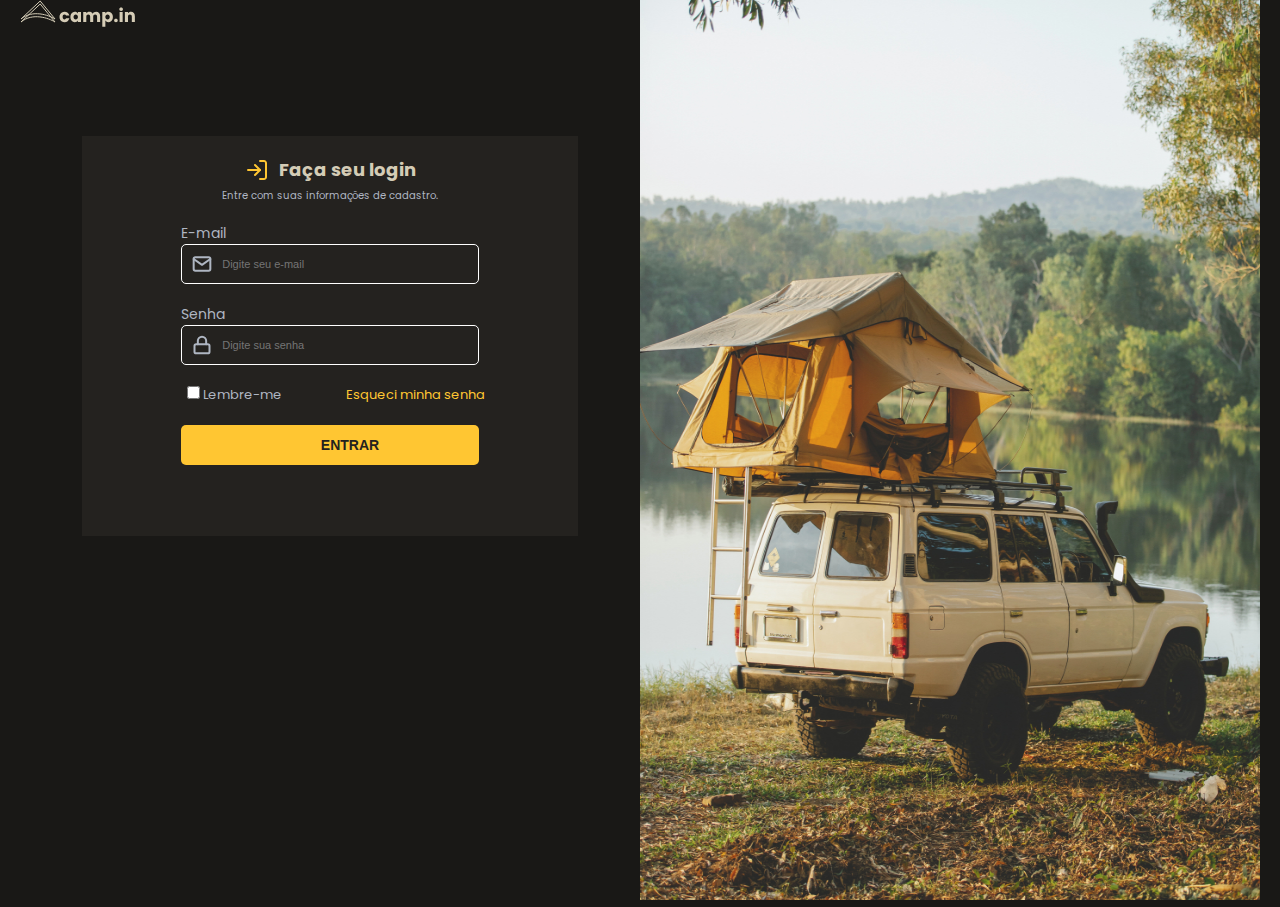
==== Login Fom CSS/index.html @ 3ad41a5b "primeiro commit" ====
<!DOCTYPE html>
<html lang="pt">
<head>
    <meta charset="UTF-8">
    <meta http-equiv="X-UA-Compatible" content="IE=edge">
    <meta name="viewport" content="width=device-width, initial-scale=1.0">
    <link rel="stylesheet" href="./css/style.css">
    <title>Login</title>
</head>
<body>
    <div class="container">
        <main class="main-content">
            <div class="logo">
                <img src="./images/logo.svg" alt="logo">
            </div>

            <div class="form-login">
                <header class="header">
                    <div class="head">
                        <img src="./images/log-in.svg" alt="">
                        <h1>Faça seu login</h1>
                    </div>
                    <p>
                        Entre com suas informações de cadastro.
                    </p>
                </header>

                <div class="form">
                    <form >

                        <div class="input-group">
                            <label for="email">E-mail</label>
                            <input type="email" name="email" id="email" placeholder="Digite seu e-mail">
                        </div>

                        <div class="input-group">
                            <label for="password">Senha</label>
                            <input type="password" name="password" id="password" placeholder="Digite sua senha">
                        </div>

                        <div  class=" ">
                            <div class="checkbox">
                                <div>
                                    <input type="checkbox" name="remember" id="remember">
                                    <label for="remember">Lembre-me</label>
                                </div>
                                <a href="">
                                    Esqueci minha senha
                                </a>
                            </div> 
                        </div>

                        <div class="input-group">
                            <button type="submit" class="btn">ENTRAR</button>
                        </div>
                    </form>
                </div>
            </div>
        </main>

        <aside>
            <img src="./images/side-image-2x.jpg" alt="">
        </aside>
    </div>
</body>
</html>
---- Login Fom CSS/css/style.css ----
@import url('https://fonts.googleapis.com/css2?family=Poppins:wght@400;500;600&family=Roboto:wght@400;500&display=swap');

:root {
    --text-base: #afb6c2;
    --text-title: #d4ccb6;
    --background: #191816;
    --form-background: #24221f;
    --primary-color: #ffc632;
  }

  *{
    margin: 0;
    padding: 0;
    box-sizing: border-box;
  }

  img {
    max-width: 100%;
    
  }

  aside img {
    height:100vh;
    width: 100%;
  }


  body {
    font-family: 'Poppins', sans-serif;
    line-height: 1.5; 
    color: var(--text-base);
  }

  .container {
    max-width: 1900px;
    margin-inline: auto;
    padding: 0 20px;
    background: var(--background);
    display: grid;
    grid-template-columns: repeat(2, 1fr);
  }

  .main-content {
    display: flex;
    flex-direction: column;
  }

  .form-login {
    background: var(--form-background);
    margin-inline: auto;
    padding-top: 20px;
    width:80%;
    height:400px;
    margin-top:100px;
    font-size:14px;
   
  }

  .form-login  .header .head {
    display: flex; 
    align-items: center;
    margin-bottom: 5px;
    justify-content: center;
    width:60%;
  }

  .form-login  .header .head h1 {
    font-size: 18px;
    margin-left: 10px;
    color: var(--text-title);
  }

  .form-login  .header  p {
    font-size: 10px;
  }

  .form-login  .header {
    margin-bottom: 20px;  
  }

  .form-login  .header, .input-group  {
    display:flex;
    flex-direction: column;
    align-items: center;
    
  }

  .input-group input, .btn {
    width:60%;
    height:40px;
    margin-bottom:20px;
    padding-left:40px;
    border: 0.5px solid #fff;
    color: var(--text-title);
    border-radius: 5px;
    font-size: 11px;
    background: var(--form-background);	
  }

  .input-group label {
    width:60%;
  }

  input#email {
    background: url(../images/mail.svg) no-repeat left 10px center;  
  }

  input#email:focus {
    background: url(../images/mail-focus.svg) no-repeat left 10px center;
  }

  input#password {
    background: url(../images/lock.svg) no-repeat left 10px center;
  }

  input#password:focus {
    background: url(../images/lock-focus.svg) no-repeat left 10px center;
  }

  
  input#remember:checked {
    background: url(../images/check.svg);
  }

  .checkbox {
    display:flex;
    justify-content: space-between;
    align-items: center;
    font-size: 13px;
    width: 60%;
    margin-bottom: 20px;
    position: relative;
    left: 105px;
  }

  .checkbox a {
    text-decoration: none;
    color: var(--primary-color);
  }

  .btn {
    background: var(--primary-color);
    color: var(--form-background);
    border: none;
    font-size: 14px;
    font-weight: bold;
    cursor: pointer;  
  }
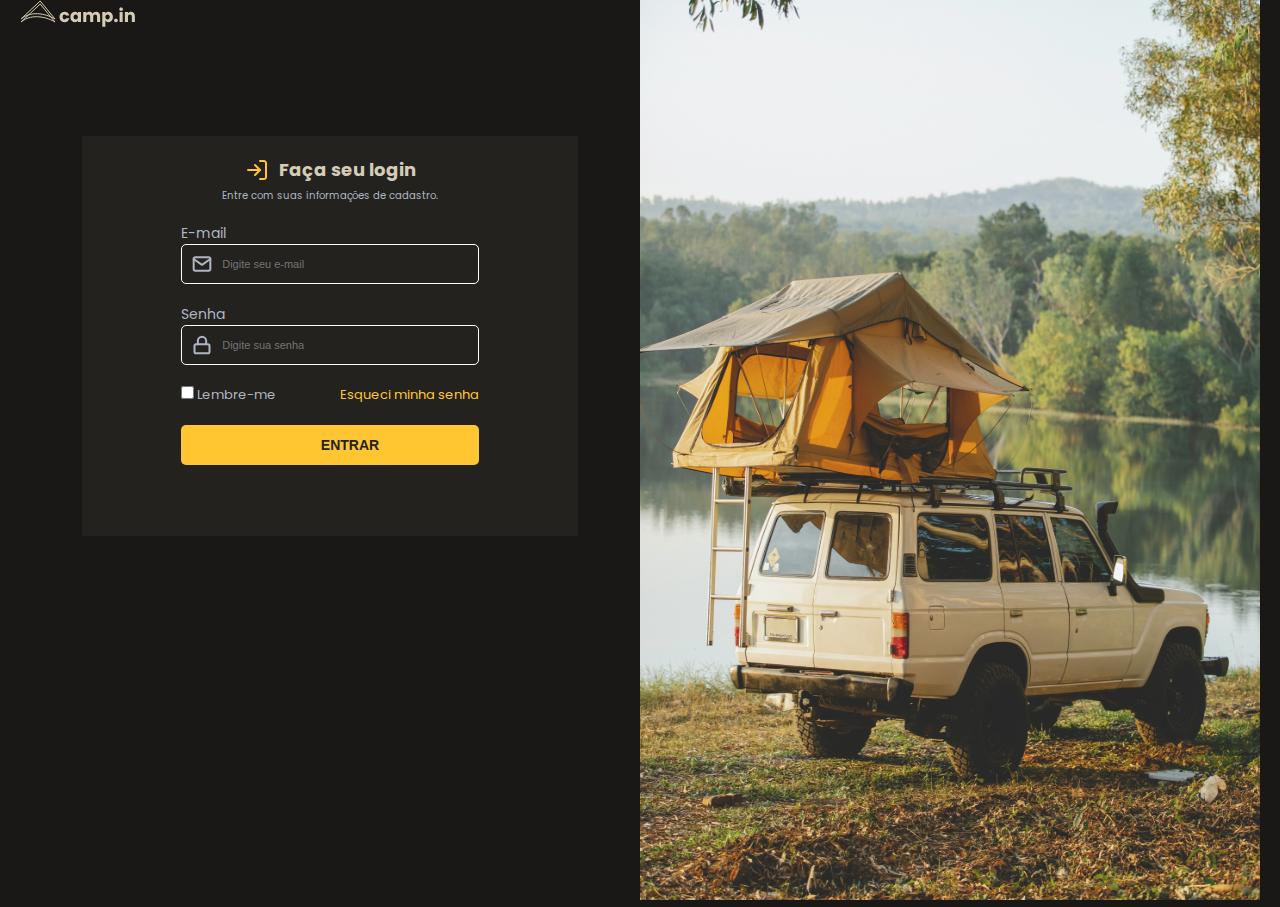
==== commit 5d4433bd: "adicionando responsividade" ====
--- a/Login Fom CSS/index.html
+++ b/Login Fom CSS/index.html
@@ -4,6 +4,7 @@
     <meta charset="UTF-8">
     <meta http-equiv="X-UA-Compatible" content="IE=edge">
     <meta name="viewport" content="width=device-width, initial-scale=1.0">
+    <link rel="icon" type="image/x-icon" href="./images/favicon.ico">
     <link rel="stylesheet" href="./css/style.css">
     <title>Login</title>
 </head>
@@ -38,9 +39,9 @@
                             <input type="password" name="password" id="password" placeholder="Digite sua senha">
                         </div>
 
-                        <div  class=" ">
+                        <div  class=" flex">
                             <div class="checkbox">
-                                <div>
+                                <div class="group">
                                     <input type="checkbox" name="remember" id="remember">
                                     <label for="remember">Lembre-me</label>
                                 </div>
--- a/Login Fom CSS/css/style.css
+++ b/Login Fom CSS/css/style.css
@@ -29,6 +29,7 @@
     font-family: 'Poppins', sans-serif;
     line-height: 1.5; 
     color: var(--text-base);
+    background: var(--background);
   }
 
   .container {
@@ -129,10 +130,13 @@
     font-size: 13px;
     width: 60%;
     margin-bottom: 20px;
-    position: relative;
-    left: 105px;
-  }
-
+    
+  }
+
+  .flex {
+    display: flex;
+    justify-content: center;
+  }
   .checkbox a {
     text-decoration: none;
     color: var(--primary-color);
@@ -148,5 +152,59 @@
   }
 
 
+  @media (max-width:1059px) {
+    .checkbox {
+   
+      flex-direction: column;
+    }
+
+    .checkbox a  {
+      margin-top: 10px;
+    }
+  }
+
+  @media (max-width:920px) {
+    .container{
+      grid-template-columns: repeat(1, 1fr);
+    }
+
+    aside  {
+      display: none;
+    }
+    
+    body, .container {
+      background: var(--form-background);
+    }
+
+    .form-login {
+      width: 100%;
+    }
+
+    .input-group input, .btn {
+      width:100%;
+      
+    }
+
+    .input-group label {
+      width:100%;
+    }
+
+    .checkbox {
+      flex-direction: row;
+      justify-content: space-between;
+      align-items: center;
+      width: 100%;
+      margin-bottom: 20px;
+      
+    }
+
+    .flex {
+      justify-content: start;
+    }
+
+
+    
+  }
+
 
   
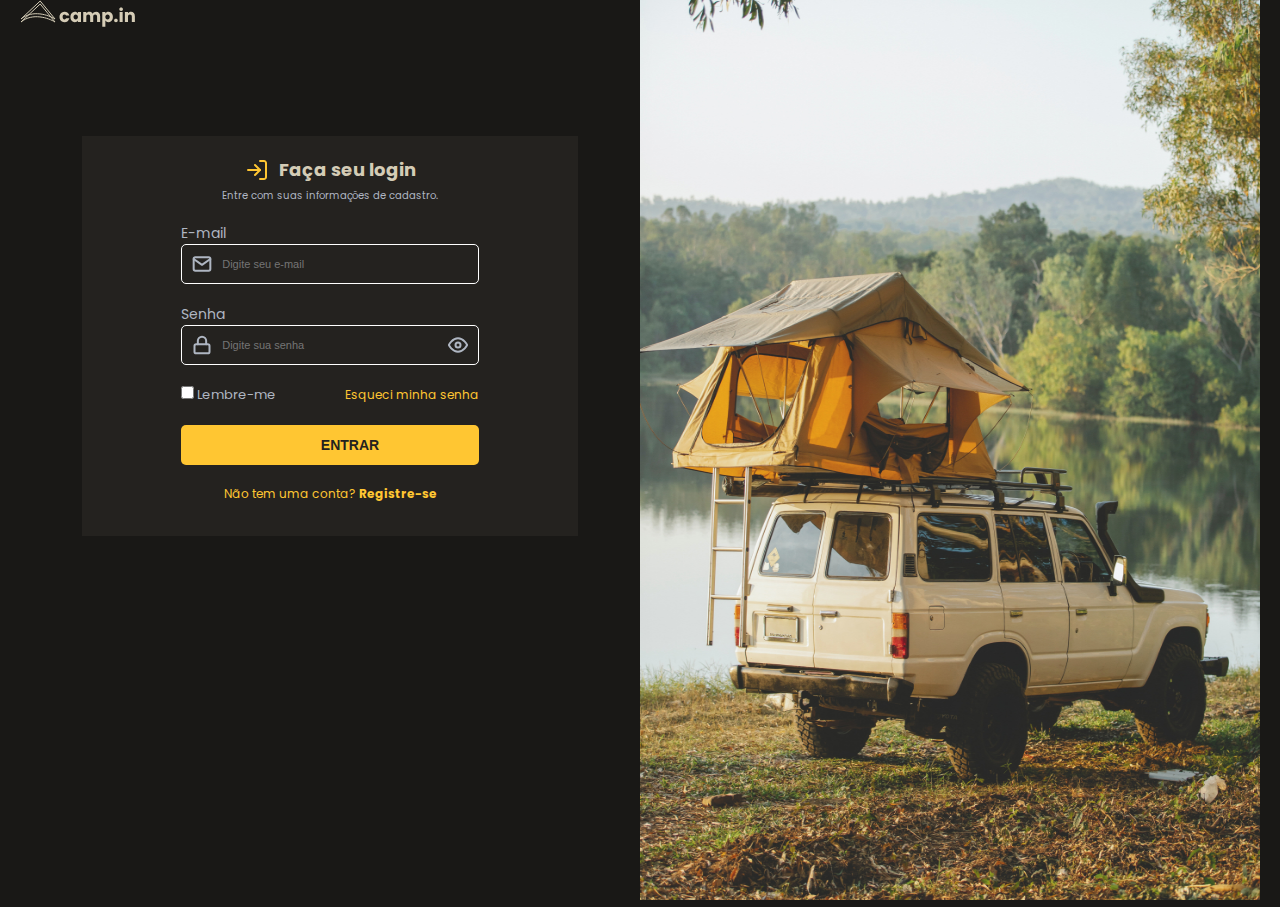
==== commit e5faf88f: "Update" ====
--- a/Login Fom CSS/index.html
+++ b/Login Fom CSS/index.html
@@ -53,6 +53,9 @@
 
                         <div class="input-group">
                             <button type="submit" class="btn">ENTRAR</button>
+                            <a href="">
+                                Não tem uma conta? <strong>Registre-se</strong>
+                            </a>
                         </div>
                     </form>
                 </div>
--- a/Login Fom CSS/css/style.css
+++ b/Login Fom CSS/css/style.css
@@ -30,6 +30,7 @@
     line-height: 1.5; 
     color: var(--text-base);
     background: var(--background);
+    max-width: 1900px;
   }
 
   .container {
@@ -84,6 +85,10 @@
     flex-direction: column;
     align-items: center;
     
+  }
+
+  .input-group input {
+    color: var(--text-base);
   }
 
   .input-group input, .btn {
@@ -111,7 +116,7 @@
   }
 
   input#password {
-    background: url(../images/lock.svg) no-repeat left 10px center;
+    background: url(../images/lock.svg) no-repeat left 10px center, url(../images/eye.svg) no-repeat right 10px center;
   }
 
   input#password:focus {
@@ -137,9 +142,10 @@
     display: flex;
     justify-content: center;
   }
-  .checkbox a {
+  .checkbox a, .input-group a {
     text-decoration: none;
     color: var(--primary-color);
+    font-size: 12px;
   }
 
   .btn {
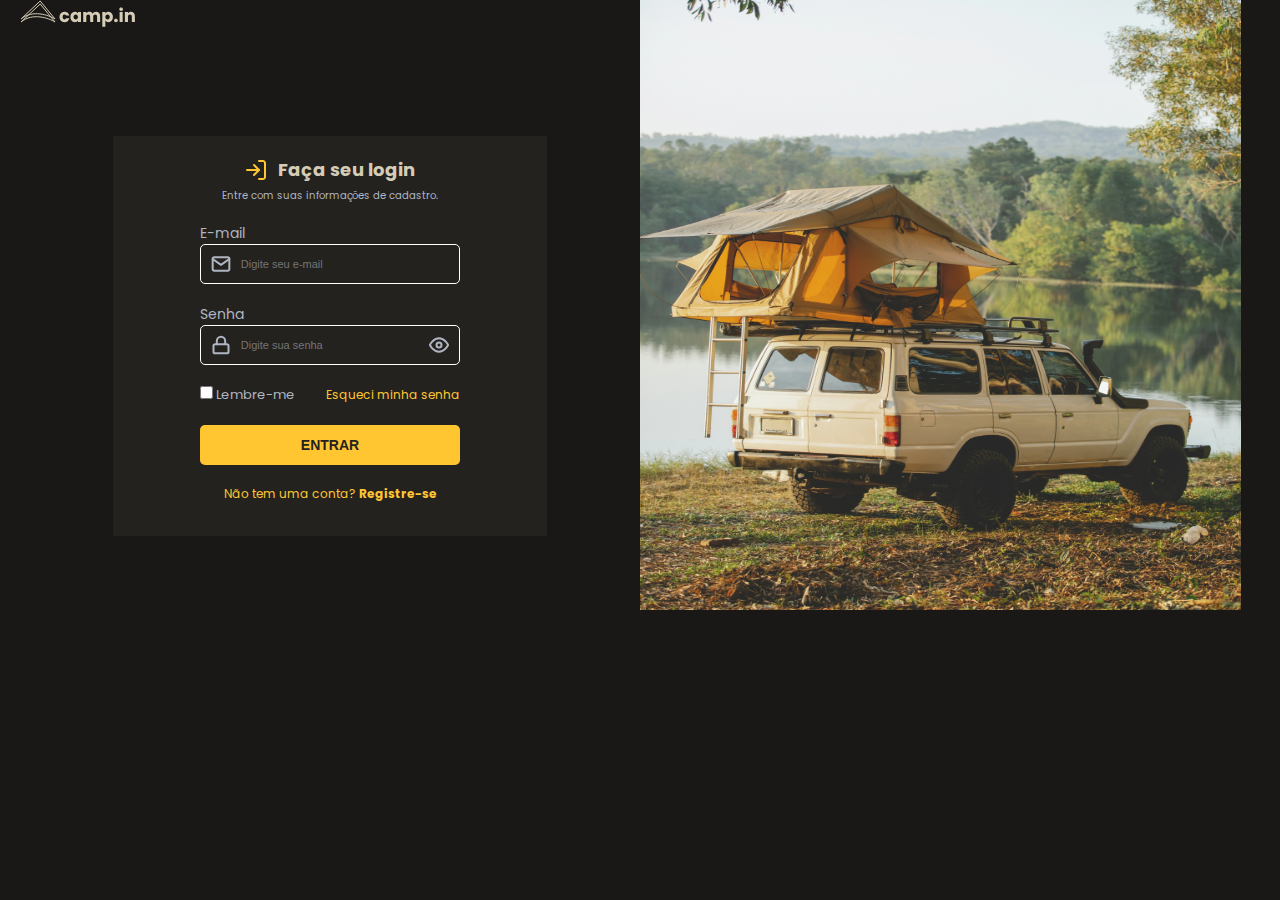
==== commit 02fd0f39: "login" ====
--- a/Login Fom CSS/index.html
+++ b/Login Fom CSS/index.html
@@ -18,7 +18,7 @@
             <div class="form-login">
                 <header class="header">
                     <div class="head">
-                        <img src="./images/log-in.svg" alt="">
+                        <img src="./images/log-in.svg" alt="login">
                         <h1>Faça seu login</h1>
                     </div>
                     <p>
--- a/Login Fom CSS/css/style.css
+++ b/Login Fom CSS/css/style.css
@@ -20,8 +20,9 @@
   }
 
   aside img {
-    height:100vh;
-    width: 100%;
+    position: relative;
+    width: 97%;
+    height: 610px;
   }
 
 
@@ -30,16 +31,17 @@
     line-height: 1.5; 
     color: var(--text-base);
     background: var(--background);
-    max-width: 1900px;
+    max-width: 1440px;
   }
 
   .container {
-    max-width: 1900px;
+    max-width: 1440px;
     margin-inline: auto;
     padding: 0 20px;
     background: var(--background);
     display: grid;
     grid-template-columns: repeat(2, 1fr);
+   
   }
 
   .main-content {
@@ -51,7 +53,7 @@
     background: var(--form-background);
     margin-inline: auto;
     padding-top: 20px;
-    width:80%;
+    width:70%;
     height:400px;
     margin-top:100px;
     font-size:14px;
@@ -155,6 +157,7 @@
     font-size: 14px;
     font-weight: bold;
     cursor: pointer;  
+    padding-right: 40px;
   }
 
 
